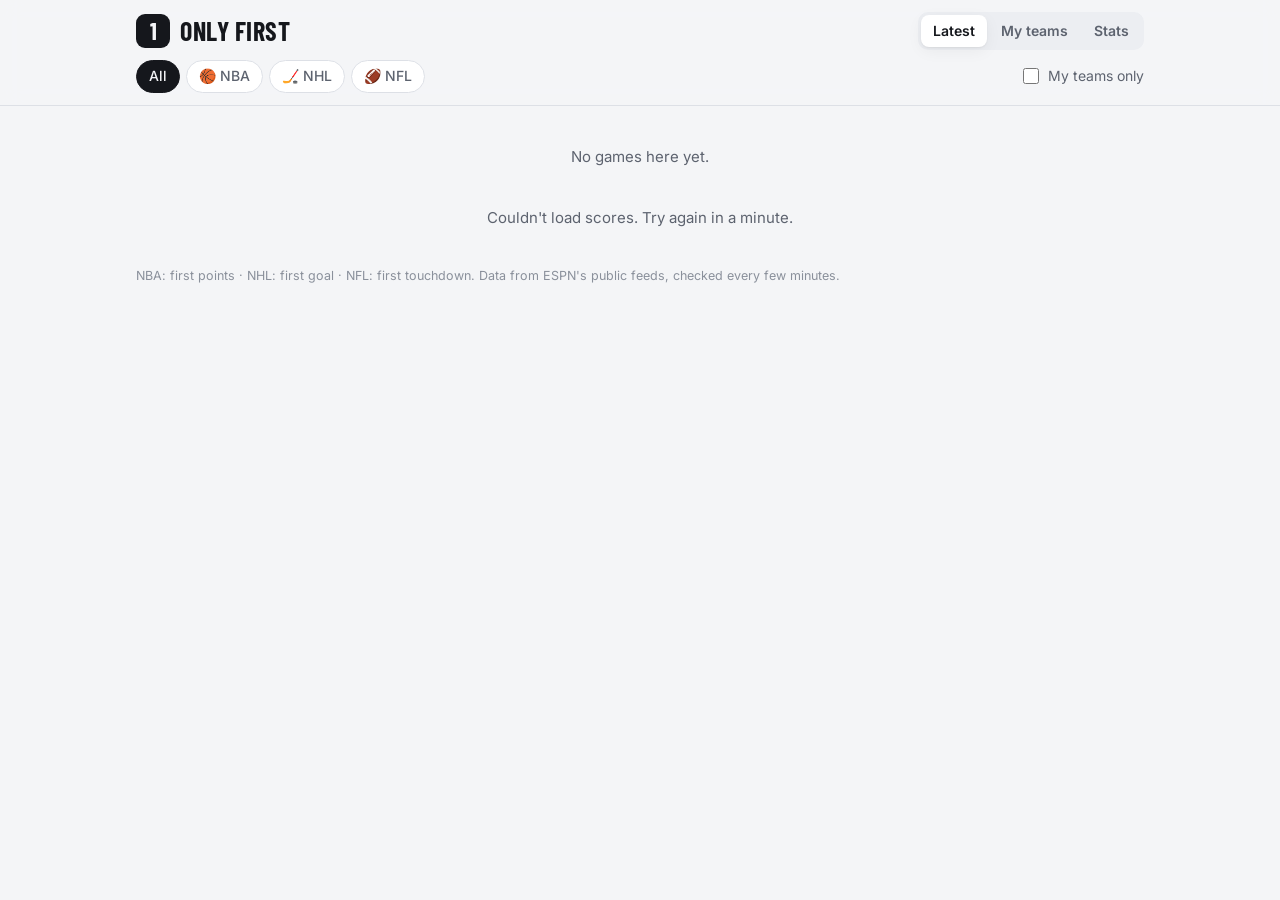
==== docs/index.html @ df37f747 "Add website, team alerts, and free GitHub Actions hosting - Static site (docs/): latest first scores" ====
<!doctype html>
<html lang="en">
<head>
<meta charset="utf-8">
<meta name="viewport" content="width=device-width, initial-scale=1">
<title>Only First</title>
<meta name="description" content="Who scored first in every NBA, NHL and NFL game, and how.">
<meta name="theme-color" content="#0f1115">
<link rel="icon" href="data:image/svg+xml,<svg xmlns='http://www.w3.org/2000/svg' viewBox='0 0 100 100'><text y='.9em' font-size='90'>1️⃣</text></svg>">
<link rel="preconnect" href="https://fonts.googleapis.com">
<link rel="preconnect" href="https://fonts.gstatic.com" crossorigin>
<link href="https://fonts.googleapis.com/css2?family=Barlow+Condensed:wght@600;700&family=Inter:wght@400;500;600&display=swap" rel="stylesheet">
<link rel="stylesheet" href="style.css">
</head>
<body>
<header class="top">
  <div class="wrap top-row">
    <a class="brand" href="#latest" aria-label="Only First home">
      <span class="brand-mark">1</span>
      <span class="brand-name">Only First</span>
    </a>
    <nav class="tabs" aria-label="Sections">
      <a href="#latest" data-view="latest">Latest</a>
      <a href="#teams" data-view="teams">My teams</a>
      <a href="#stats" data-view="stats">Stats</a>
    </nav>
  </div>
  <div class="wrap filter-row">
    <div class="chips" role="radiogroup" aria-label="League">
      <button data-league="all" role="radio">All</button>
      <button data-league="nba" role="radio">🏀 NBA</button>
      <button data-league="nhl" role="radio">🏒 NHL</button>
      <button data-league="nfl" role="radio">🏈 NFL</button>
    </div>
    <label class="toggle" id="mine-toggle">
      <input type="checkbox" id="mine-only"> <span>My teams only</span>
    </label>
  </div>
</header>

<main class="wrap">
  <section id="view-latest" class="view" hidden></section>
  <section id="view-teams" class="view" hidden></section>
  <section id="view-stats" class="view" hidden></section>
  <p id="status" class="status" role="status"></p>
</main>

<footer class="wrap foot">
  <p>NBA: first points · NHL: first goal · NFL: first touchdown. Data from ESPN's public feeds, checked every few minutes.
  <span id="updated"></span></p>
</footer>
<div id="tip" class="tip" role="tooltip" hidden></div>
<script src="app.js"></script>
</body>
</html>
---- docs/style.css ----
:root {
  color-scheme: light;
  --bg: #f4f5f7;
  --surface: #ffffff;
  --surface-2: #eceef2;
  --line: #dde0e6;
  --text: #15171c;
  --text-2: #5d636f;
  --text-3: #8a909b;
  --accent: #257de0;       /* series-1, single-series bars + focus */
  --accent-ink: #ffffff;
  --live: #d6331f;
  --good: #0f7a2a;
  --shadow: 0 1px 2px rgba(15, 17, 21, .06), 0 4px 16px rgba(15, 17, 21, .05);
  --display: "Barlow Condensed", "Arial Narrow", system-ui, sans-serif;
  --body: Inter, system-ui, -apple-system, "Segoe UI", sans-serif;
}
@media (prefers-color-scheme: dark) {
  :root:not([data-theme="light"]) {
    color-scheme: dark;
    --bg: #0f1115;
    --surface: #181b21;
    --surface-2: #22262e;
    --line: #2c313a;
    --text: #eef0f3;
    --text-2: #a3a9b4;
    --text-3: #757c88;
    --accent: #338ced;
    --live: #ff6a55;
    --good: #3ccf63;
    --shadow: none;
  }
}
:root[data-theme="dark"] {
  color-scheme: dark;
  --bg: #0f1115; --surface: #181b21; --surface-2: #22262e; --line: #2c313a;
  --text: #eef0f3; --text-2: #a3a9b4; --text-3: #757c88;
  --accent: #338ced; --live: #ff6a55; --good: #3ccf63; --shadow: none;
}

* { box-sizing: border-box; }
[hidden] { display: none !important; }
html { -webkit-text-size-adjust: 100%; }
body {
  margin: 0; background: var(--bg); color: var(--text);
  font: 15px/1.45 var(--body); overflow-x: hidden;
}
a { color: var(--accent); }
button { font: inherit; color: inherit; }
:focus-visible { outline: 2px solid var(--accent); outline-offset: 2px; }
.wrap { max-width: 1040px; margin: 0 auto; padding: 0 16px; }

/* ---------- header */
.top {
  position: sticky; top: 0; z-index: 10;
  background: color-mix(in srgb, var(--bg) 88%, transparent);
  backdrop-filter: blur(10px); -webkit-backdrop-filter: blur(10px);
  border-bottom: 1px solid var(--line);
}
.top-row { display: flex; align-items: center; justify-content: space-between; gap: 12px; padding-top: 12px; }
.brand { display: flex; align-items: center; gap: 10px; text-decoration: none; color: var(--text); }
.brand-mark {
  display: grid; place-items: center; width: 34px; height: 34px; border-radius: 9px;
  background: var(--text); color: var(--bg); font: 700 24px/1 var(--display);
}
.brand-name { font: 700 26px/1 var(--display); letter-spacing: .02em; text-transform: uppercase; }
.tabs { display: flex; gap: 2px; background: var(--surface-2); padding: 3px; border-radius: 10px; }
.tabs a {
  padding: 6px 12px; border-radius: 8px; text-decoration: none; color: var(--text-2);
  font-weight: 600; font-size: 14px; white-space: nowrap;
}
.tabs a[aria-current="page"] { background: var(--surface); color: var(--text); box-shadow: var(--shadow); }
.filter-row { display: flex; align-items: center; justify-content: space-between; gap: 12px; padding: 10px 16px 12px; flex-wrap: wrap; }
.chips { display: flex; gap: 6px; flex-wrap: wrap; }
.chips button {
  border: 1px solid var(--line); background: var(--surface); border-radius: 999px;
  padding: 5px 12px; font-size: 14px; font-weight: 500; cursor: pointer; color: var(--text-2);
}
.chips button[aria-checked="true"] { background: var(--text); color: var(--bg); border-color: var(--text); }
.toggle { display: flex; align-items: center; gap: 6px; font-size: 14px; color: var(--text-2); cursor: pointer; }
.toggle input { accent-color: var(--accent); width: 16px; height: 16px; }
.toggle.disabled { opacity: .45; }

/* ---------- days + cards */
.day { margin: 22px 0 8px; display: flex; align-items: baseline; gap: 10px; }
.day h2 { margin: 0; font: 700 22px/1 var(--display); text-transform: uppercase; letter-spacing: .03em; }
.day span { color: var(--text-3); font-size: 13px; }
.grid { display: grid; grid-template-columns: repeat(auto-fill, minmax(300px, 1fr)); gap: 10px; }
.card {
  position: relative; background: var(--surface); border: 1px solid var(--line); border-radius: 14px;
  padding: 12px 14px 12px 18px; box-shadow: var(--shadow); overflow: hidden; min-width: 0;
}
.card::before {
  content: ""; position: absolute; left: 0; top: 0; bottom: 0; width: 5px; background: var(--team, var(--line));
}
.card-top { display: flex; align-items: center; gap: 8px; font-size: 12.5px; color: var(--text-2); }
.lg { font-weight: 700; letter-spacing: .06em; color: var(--text-3); }
.matchup { font-weight: 600; color: var(--text-2); }
.when { margin-left: auto; font-variant-numeric: tabular-nums; white-space: nowrap; }
.badge { font-size: 11px; font-weight: 700; padding: 1px 6px; border-radius: 4px; background: var(--surface-2); color: var(--text-2); }
.scorer { display: flex; align-items: center; gap: 12px; margin: 10px 0 6px; }
.logo { width: 40px; height: 40px; object-fit: contain; flex: none; }
.logo.ph { border-radius: 50%; background: var(--surface-2); }
.scorer h3 { margin: 0; font: 700 25px/1.05 var(--display); letter-spacing: .01em; overflow-wrap: anywhere; }
.how { margin: 2px 0 0; color: var(--text-2); font-size: 14px; }
.card-foot { display: flex; align-items: center; gap: 6px; margin-top: 8px; padding-top: 8px; border-top: 1px dashed var(--line); font-size: 13px; color: var(--text-2); }
.card-foot .won { color: var(--good); font-weight: 600; }
.card-foot .lost { color: var(--text-3); font-weight: 600; }
.card.pending .scorer h3 { color: var(--text-3); font-size: 20px; }
.live-dot { width: 8px; height: 8px; border-radius: 50%; background: var(--live); display: inline-block; animation: pulse 1.4s infinite; }
.live { color: var(--live); font-weight: 700; }
@keyframes pulse { 50% { opacity: .25; } }
@media (prefers-reduced-motion: reduce) { .live-dot { animation: none; } }
.card.is-new { animation: flash 2.5s ease-out; }
@keyframes flash { from { box-shadow: 0 0 0 3px var(--accent); } to { box-shadow: var(--shadow); } }
.more { display: block; margin: 22px auto; padding: 9px 18px; border-radius: 10px; border: 1px solid var(--line); background: var(--surface); font-weight: 600; cursor: pointer; }
.empty { margin: 40px 0; text-align: center; color: var(--text-2); }

/* ---------- teams view */
.panel { background: var(--surface); border: 1px solid var(--line); border-radius: 14px; padding: 16px; margin: 16px 0; box-shadow: var(--shadow); }
.panel h2 { margin: 0 0 4px; font: 700 22px/1.1 var(--display); text-transform: uppercase; letter-spacing: .03em; }
.panel > p { margin: 0 0 12px; color: var(--text-2); }
.team-grid { display: grid; grid-template-columns: repeat(auto-fill, minmax(140px, 1fr)); gap: 6px; }
.team-btn {
  display: flex; align-items: center; gap: 8px; padding: 7px 9px; border-radius: 10px;
  border: 1px solid var(--line); background: var(--surface); cursor: pointer; text-align: left; font-size: 14px; min-width: 0;
}
.team-btn img { width: 24px; height: 24px; object-fit: contain; flex: none; }
.team-btn span { overflow: hidden; text-overflow: ellipsis; white-space: nowrap; }
.team-btn[aria-pressed="true"] { border-color: var(--accent); background: color-mix(in srgb, var(--accent) 12%, var(--surface)); font-weight: 600; }
.steps { margin: 0 0 14px; padding-left: 20px; color: var(--text-2); }
.steps li { margin: 3px 0; }
.topics { list-style: none; margin: 0; padding: 0; display: grid; gap: 6px; }
.topics li { display: flex; align-items: center; gap: 10px; padding: 8px 10px; border-radius: 10px; background: var(--surface-2); flex-wrap: wrap; }
.topics .t-name { font-weight: 600; flex: 1 1 150px; }
.topics code { font-size: 13px; color: var(--text-2); overflow-wrap: anywhere; }
.btn { border: 0; border-radius: 8px; padding: 6px 11px; font-size: 13px; font-weight: 600; cursor: pointer; background: var(--accent); color: var(--accent-ink); text-decoration: none; white-space: nowrap; }
.btn.ghost { background: transparent; color: var(--text); border: 1px solid var(--line); }

/* ---------- stats view */
.league-block { margin: 18px 0 30px; }
.league-block > h2 { font: 700 28px/1 var(--display); text-transform: uppercase; letter-spacing: .03em; margin: 0 0 12px; }
.tiles { display: grid; grid-template-columns: repeat(auto-fit, minmax(170px, 1fr)); gap: 10px; margin-bottom: 12px; }
.tile { background: var(--surface); border: 1px solid var(--line); border-radius: 14px; padding: 12px 14px; box-shadow: var(--shadow); }
.tile .k { font-size: 13px; color: var(--text-2); }
.tile .v { font: 700 36px/1.05 var(--display); margin-top: 2px; font-variant-numeric: tabular-nums; }
.tile .s { font-size: 12.5px; color: var(--text-3); }
.cols { display: grid; grid-template-columns: repeat(auto-fit, minmax(min(100%, 380px), 1fr)); gap: 10px; }
.cols .panel { margin: 0; }
.panel h3 { margin: 0 0 10px; font-size: 15px; }
table { width: 100%; border-collapse: collapse; font-size: 14px; font-variant-numeric: tabular-nums; }
th { text-align: left; font-weight: 600; color: var(--text-3); font-size: 12px; text-transform: uppercase; letter-spacing: .05em; padding: 0 6px 6px; border-bottom: 1px solid var(--line); }
td { padding: 6px; border-bottom: 1px solid var(--line); }
tr:last-child td { border-bottom: 0; }
td.n, th.n { text-align: right; }
td.rank { color: var(--text-3); width: 1.5em; }
tr.mine td { background: color-mix(in srgb, var(--accent) 9%, transparent); }
.tteam { display: flex; align-items: center; gap: 6px; white-space: nowrap; }
.tteam img { width: 18px; height: 18px; object-fit: contain; }
.bars { display: grid; gap: 7px; }
.bar-row { display: grid; grid-template-columns: minmax(90px, 34%) 1fr auto; align-items: center; gap: 8px; font-size: 13.5px; padding: 2px 0; }
.bar-row .lbl { color: var(--text); overflow: hidden; text-overflow: ellipsis; white-space: nowrap; }
.bar-track { height: 12px; position: relative; }
.bar { height: 12px; background: var(--accent); border-radius: 0 4px 4px 0; min-width: 3px; }
.bar-row .val { color: var(--text-2); font-variant-numeric: tabular-nums; min-width: 3.2em; text-align: right; }
.bar-row:hover .bar { filter: brightness(1.12); }
.scroll { max-height: 420px; overflow: auto; }
details.tbl { margin-top: 8px; font-size: 13px; color: var(--text-2); }

.tip {
  position: fixed; z-index: 50; pointer-events: none; background: var(--text); color: var(--bg);
  padding: 6px 9px; border-radius: 7px; font-size: 12.5px; max-width: 260px; box-shadow: 0 4px 14px rgba(0,0,0,.2);
}
.status { color: var(--text-2); text-align: center; }
.foot { color: var(--text-3); font-size: 12.5px; padding-top: 10px; padding-bottom: 30px; }

@media (max-width: 560px) {
  .brand-name { font-size: 22px; }
  .tabs a { padding: 6px 9px; font-size: 13px; }
  .grid { grid-template-columns: 1fr; }
  .scorer h3 { font-size: 23px; }
}
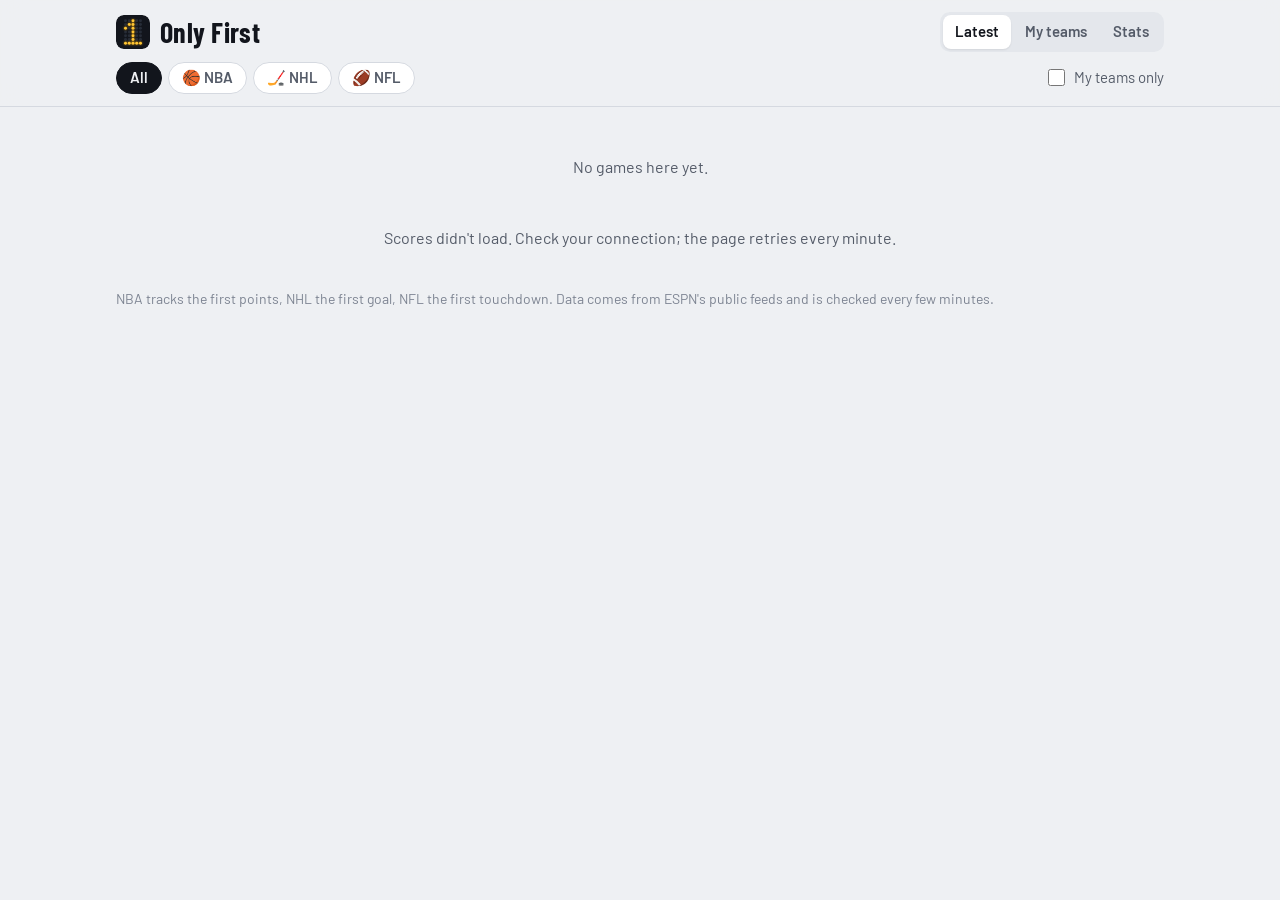
==== commit 770bb9d7: "Visual overhaul: player cards, shot maps, tip-off stats, installable app - Moment cards: player head" ====
--- a/docs/index.html
+++ b/docs/index.html
@@ -2,21 +2,30 @@
 <html lang="en">
 <head>
 <meta charset="utf-8">
-<meta name="viewport" content="width=device-width, initial-scale=1">
+<meta name="viewport" content="width=device-width, initial-scale=1, viewport-fit=cover">
 <title>Only First</title>
 <meta name="description" content="Who scored first in every NBA, NHL and NFL game, and how.">
-<meta name="theme-color" content="#0f1115">
-<link rel="icon" href="data:image/svg+xml,<svg xmlns='http://www.w3.org/2000/svg' viewBox='0 0 100 100'><text y='.9em' font-size='90'>1️⃣</text></svg>">
+<meta name="theme-color" content="#12151c">
+<link rel="manifest" href="manifest.webmanifest">
+<link rel="icon" href="icon.svg" type="image/svg+xml">
+<link rel="apple-touch-icon" href="icons/apple-touch-icon.png">
+<meta name="apple-mobile-web-app-capable" content="yes">
+<meta name="apple-mobile-web-app-status-bar-style" content="black-translucent">
+<meta name="apple-mobile-web-app-title" content="Only First">
+<meta property="og:title" content="Only First">
+<meta property="og:description" content="Who scored first in every NBA, NHL and NFL game, and how.">
+<meta property="og:image" content="https://codfather-debug.github.io/only-first/icons/og.png">
+<meta name="twitter:card" content="summary_large_image">
 <link rel="preconnect" href="https://fonts.googleapis.com">
 <link rel="preconnect" href="https://fonts.gstatic.com" crossorigin>
-<link href="https://fonts.googleapis.com/css2?family=Barlow+Condensed:wght@600;700&family=Inter:wght@400;500;600&display=swap" rel="stylesheet">
+<link href="https://fonts.googleapis.com/css2?family=Barlow+Condensed:wght@600;700&family=Barlow:wght@400;500;600;700&display=swap" rel="stylesheet">
 <link rel="stylesheet" href="style.css">
 </head>
 <body>
 <header class="top">
   <div class="wrap top-row">
     <a class="brand" href="#latest" aria-label="Only First home">
-      <span class="brand-mark">1</span>
+      <span id="brand-mark"></span>
       <span class="brand-name">Only First</span>
     </a>
     <nav class="tabs" aria-label="Sections">
@@ -35,6 +44,7 @@
     <label class="toggle" id="mine-toggle">
       <input type="checkbox" id="mine-only"> <span>My teams only</span>
     </label>
+    <button class="install" id="install">Install app</button>
   </div>
 </header>
 
@@ -46,10 +56,13 @@
 </main>
 
 <footer class="wrap foot">
-  <p>NBA: first points · NHL: first goal · NFL: first touchdown. Data from ESPN's public feeds, checked every few minutes.
+  <p>NBA tracks the first points, NHL the first goal, NFL the first touchdown. Data comes from ESPN's public feeds and is checked every few minutes.
   <span id="updated"></span></p>
 </footer>
-<div id="tip" class="tip" role="tooltip" hidden></div>
+<div id="tip" class="tip-box" role="tooltip" hidden></div>
+<script src="brand.js"></script>
+<script>document.getElementById("brand-mark").outerHTML = window.OFBrand.mark(34);</script>
+<script src="maps.js"></script>
 <script src="app.js"></script>
 </body>
 </html>
--- a/docs/style.css
+++ b/docs/style.css
@@ -1,182 +1,235 @@
+/* Only First
+   Chrome stays quiet; team colors carry the page. One brand signal: the amber
+   scoreboard-bulb "1". Data marks use --accent (single series). */
 :root {
   color-scheme: light;
-  --bg: #f4f5f7;
+  --bg: #eef0f3;
   --surface: #ffffff;
-  --surface-2: #eceef2;
-  --line: #dde0e6;
-  --text: #15171c;
-  --text-2: #5d636f;
-  --text-3: #8a909b;
-  --accent: #257de0;       /* series-1, single-series bars + focus */
-  --accent-ink: #ffffff;
+  --surface-2: #e4e7ec;
+  --line: #d5d9e0;
+  --text: #12151c;
+  --text-2: #545b68;
+  --text-3: #7d8492;
+  --accent: #257de0;
+  --amber: #ffb000;
+  --good: #0f7a2a;
   --live: #d6331f;
-  --good: #0f7a2a;
-  --shadow: 0 1px 2px rgba(15, 17, 21, .06), 0 4px 16px rgba(15, 17, 21, .05);
-  --display: "Barlow Condensed", "Arial Narrow", system-ui, sans-serif;
-  --body: Inter, system-ui, -apple-system, "Segoe UI", sans-serif;
+  --map-bg: #f6f3ec;          /* hardwood / ice / turf get their own tints below */
+  --rink-bg: #f4f8fb;
+  --turf: #2f7d46;
+  --card-shadow: 0 1px 0 rgba(18, 21, 28, .04), 0 10px 24px -14px rgba(18, 21, 28, .35);
+  --display: "Barlow Condensed", "Arial Narrow", sans-serif;
+  --body: Barlow, "Segoe UI", system-ui, sans-serif;
 }
 @media (prefers-color-scheme: dark) {
   :root:not([data-theme="light"]) {
     color-scheme: dark;
-    --bg: #0f1115;
-    --surface: #181b21;
-    --surface-2: #22262e;
-    --line: #2c313a;
-    --text: #eef0f3;
-    --text-2: #a3a9b4;
-    --text-3: #757c88;
-    --accent: #338ced;
-    --live: #ff6a55;
-    --good: #3ccf63;
-    --shadow: none;
+    --bg: #0e131b; --surface: #161c26; --surface-2: #1f2733; --line: #2a3341;
+    --text: #edf0f4; --text-2: #a2aab7; --text-3: #6f7886;
+    --accent: #338ced; --good: #3ccf63; --live: #ff6a55;
+    --map-bg: #1c222c; --rink-bg: #1a222d; --turf: #1f5a33;
+    --card-shadow: 0 10px 24px -16px rgba(0, 0, 0, .8);
   }
 }
 :root[data-theme="dark"] {
   color-scheme: dark;
-  --bg: #0f1115; --surface: #181b21; --surface-2: #22262e; --line: #2c313a;
-  --text: #eef0f3; --text-2: #a3a9b4; --text-3: #757c88;
-  --accent: #338ced; --live: #ff6a55; --good: #3ccf63; --shadow: none;
+  --bg: #0e131b; --surface: #161c26; --surface-2: #1f2733; --line: #2a3341;
+  --text: #edf0f4; --text-2: #a2aab7; --text-3: #6f7886;
+  --accent: #338ced; --good: #3ccf63; --live: #ff6a55;
+  --map-bg: #1c222c; --rink-bg: #1a222d; --turf: #1f5a33;
+  --card-shadow: 0 10px 24px -16px rgba(0, 0, 0, .8);
 }
 
 * { box-sizing: border-box; }
 [hidden] { display: none !important; }
 html { -webkit-text-size-adjust: 100%; }
-body {
-  margin: 0; background: var(--bg); color: var(--text);
-  font: 15px/1.45 var(--body); overflow-x: hidden;
-}
+body { margin: 0; background: var(--bg); color: var(--text); font: 16px/1.45 var(--body); overflow-x: hidden; }
 a { color: var(--accent); }
-button { font: inherit; color: inherit; }
+button, select { font: inherit; color: inherit; }
 :focus-visible { outline: 2px solid var(--accent); outline-offset: 2px; }
-.wrap { max-width: 1040px; margin: 0 auto; padding: 0 16px; }
-
-/* ---------- header */
+.wrap { max-width: 1080px; margin: 0 auto; padding: 0 16px; }
+
+/* ---------------------------------------------------------------- header */
 .top {
   position: sticky; top: 0; z-index: 10;
-  background: color-mix(in srgb, var(--bg) 88%, transparent);
-  backdrop-filter: blur(10px); -webkit-backdrop-filter: blur(10px);
+  background: color-mix(in srgb, var(--bg) 86%, transparent);
+  backdrop-filter: blur(12px); -webkit-backdrop-filter: blur(12px);
   border-bottom: 1px solid var(--line);
+  padding-top: env(safe-area-inset-top);
 }
 .top-row { display: flex; align-items: center; justify-content: space-between; gap: 12px; padding-top: 12px; }
 .brand { display: flex; align-items: center; gap: 10px; text-decoration: none; color: var(--text); }
-.brand-mark {
-  display: grid; place-items: center; width: 34px; height: 34px; border-radius: 9px;
-  background: var(--text); color: var(--bg); font: 700 24px/1 var(--display);
-}
-.brand-name { font: 700 26px/1 var(--display); letter-spacing: .02em; text-transform: uppercase; }
+.brand svg { width: 34px; height: 34px; flex: none; border-radius: 8px; }
+.brand-name { font: 700 28px/1 var(--display); letter-spacing: .01em; }
 .tabs { display: flex; gap: 2px; background: var(--surface-2); padding: 3px; border-radius: 10px; }
-.tabs a {
-  padding: 6px 12px; border-radius: 8px; text-decoration: none; color: var(--text-2);
-  font-weight: 600; font-size: 14px; white-space: nowrap;
-}
-.tabs a[aria-current="page"] { background: var(--surface); color: var(--text); box-shadow: var(--shadow); }
+.tabs a { padding: 6px 12px; border-radius: 8px; text-decoration: none; color: var(--text-2); font-weight: 600; font-size: 15px; white-space: nowrap; }
+.tabs a[aria-current="page"] { background: var(--surface); color: var(--text); box-shadow: 0 1px 2px rgba(0,0,0,.08); }
 .filter-row { display: flex; align-items: center; justify-content: space-between; gap: 12px; padding: 10px 16px 12px; flex-wrap: wrap; }
 .chips { display: flex; gap: 6px; flex-wrap: wrap; }
-.chips button {
-  border: 1px solid var(--line); background: var(--surface); border-radius: 999px;
-  padding: 5px 12px; font-size: 14px; font-weight: 500; cursor: pointer; color: var(--text-2);
-}
+.chips button { border: 1px solid var(--line); background: var(--surface); border-radius: 999px; padding: 4px 13px; font-size: 15px; font-weight: 600; cursor: pointer; color: var(--text-2); }
 .chips button[aria-checked="true"] { background: var(--text); color: var(--bg); border-color: var(--text); }
-.toggle { display: flex; align-items: center; gap: 6px; font-size: 14px; color: var(--text-2); cursor: pointer; }
-.toggle input { accent-color: var(--accent); width: 16px; height: 16px; }
-.toggle.disabled { opacity: .45; }
-
-/* ---------- days + cards */
-.day { margin: 22px 0 8px; display: flex; align-items: baseline; gap: 10px; }
-.day h2 { margin: 0; font: 700 22px/1 var(--display); text-transform: uppercase; letter-spacing: .03em; }
-.day span { color: var(--text-3); font-size: 13px; }
-.grid { display: grid; grid-template-columns: repeat(auto-fill, minmax(300px, 1fr)); gap: 10px; }
+.toggle { display: flex; align-items: center; gap: 6px; font-size: 15px; color: var(--text-2); cursor: pointer; }
+.toggle input { accent-color: var(--accent); width: 17px; height: 17px; }
+.install { display: none; border: 0; border-radius: 8px; padding: 6px 11px; background: var(--amber); color: #12151c; font-weight: 700; cursor: pointer; }
+.install.show { display: inline-block; }
+
+/* ---------------------------------------------------------------- day headings */
+.day { margin: 26px 0 10px; display: flex; align-items: baseline; gap: 12px; flex-wrap: wrap; }
+.day h2 { margin: 0; font: 700 30px/1 var(--display); }
+.day .date { color: var(--text-2); font-size: 15px; }
+.day .tally { color: var(--text-3); font-size: 15px; margin-left: auto; font-variant-numeric: tabular-nums; }
+.grid { display: grid; grid-template-columns: repeat(auto-fill, minmax(320px, 1fr)); gap: 14px; }
+
+/* ---------------------------------------------------------------- moment card */
 .card {
-  position: relative; background: var(--surface); border: 1px solid var(--line); border-radius: 14px;
-  padding: 12px 14px 12px 18px; box-shadow: var(--shadow); overflow: hidden; min-width: 0;
-}
-.card::before {
-  content: ""; position: absolute; left: 0; top: 0; bottom: 0; width: 5px; background: var(--team, var(--line));
-}
-.card-top { display: flex; align-items: center; gap: 8px; font-size: 12.5px; color: var(--text-2); }
-.lg { font-weight: 700; letter-spacing: .06em; color: var(--text-3); }
-.matchup { font-weight: 600; color: var(--text-2); }
-.when { margin-left: auto; font-variant-numeric: tabular-nums; white-space: nowrap; }
-.badge { font-size: 11px; font-weight: 700; padding: 1px 6px; border-radius: 4px; background: var(--surface-2); color: var(--text-2); }
-.scorer { display: flex; align-items: center; gap: 12px; margin: 10px 0 6px; }
-.logo { width: 40px; height: 40px; object-fit: contain; flex: none; }
-.logo.ph { border-radius: 50%; background: var(--surface-2); }
-.scorer h3 { margin: 0; font: 700 25px/1.05 var(--display); letter-spacing: .01em; overflow-wrap: anywhere; }
-.how { margin: 2px 0 0; color: var(--text-2); font-size: 14px; }
-.card-foot { display: flex; align-items: center; gap: 6px; margin-top: 8px; padding-top: 8px; border-top: 1px dashed var(--line); font-size: 13px; color: var(--text-2); }
-.card-foot .won { color: var(--good); font-weight: 600; }
-.card-foot .lost { color: var(--text-3); font-weight: 600; }
-.card.pending .scorer h3 { color: var(--text-3); font-size: 20px; }
-.live-dot { width: 8px; height: 8px; border-radius: 50%; background: var(--live); display: inline-block; animation: pulse 1.4s infinite; }
-.live { color: var(--live); font-weight: 700; }
+  --c1: #555; --c2: #999; --on: #fff;
+  background: var(--surface); border-radius: 16px; overflow: hidden; min-width: 0;
+  box-shadow: var(--card-shadow); border: 1px solid var(--line);
+  display: flex; flex-direction: column;
+}
+.hero {
+  position: relative; color: var(--on); padding: 12px 14px 0; min-height: 118px; overflow: hidden;
+  background:
+    radial-gradient(120% 90% at 100% 0%, color-mix(in srgb, var(--c1) 70%, white) 0%, transparent 55%),
+    linear-gradient(150deg, var(--c1) 30%, color-mix(in srgb, var(--c1) 62%, black) 100%);
+  display: flex; flex-direction: column;
+}
+.hero::after { /* second team color as a stripe, like a jersey trim */
+  content: ""; position: absolute; left: 0; right: 0; bottom: 0; height: 5px; background: var(--c2);
+}
+.hero .wm { position: absolute; right: -18px; top: -6px; width: 132px; height: 132px; object-fit: contain; opacity: .2; filter: saturate(.6); pointer-events: none; }
+.hero-top { position: relative; display: flex; align-items: center; gap: 8px; font-size: 14px; font-weight: 600; }
+.hero-top .lg { opacity: .75; font-weight: 700; }
+.hero-top .when { margin-left: auto; font-variant-numeric: tabular-nums; opacity: .92; white-space: nowrap; }
+.badge { font-size: 12px; font-weight: 700; padding: 1px 7px; border-radius: 99px; background: rgba(0,0,0,.22); }
+.who { position: relative; display: flex; align-items: flex-end; gap: 10px; margin-top: auto; }
+.who .shot { width: 112px; height: 82px; object-fit: cover; object-position: top center; flex: none; margin-bottom: 5px; filter: drop-shadow(0 4px 6px rgba(0,0,0,.25)); }
+.who .shot.logo-fallback { width: 64px; height: 64px; object-fit: contain; margin: 0 8px 14px 6px; }
+.who h3 {
+  margin: 0 0 13px; font: 700 31px/.92 var(--display); text-transform: uppercase; letter-spacing: .005em;
+  overflow-wrap: anywhere; text-wrap: balance;
+}
+.who h3 small { display: block; font-size: 15px; font-weight: 600; letter-spacing: .02em; opacity: .8; margin-bottom: 3px; text-transform: none; font-family: var(--body); }
+.body { display: grid; grid-template-columns: 1fr auto; gap: 12px; padding: 12px 14px 12px; align-items: start; flex: 1; }
+.how { margin: 0; font-size: 16px; font-weight: 600; line-height: 1.3; }
+.assist { margin: 3px 0 0; font-size: 14px; color: var(--text-2); }
+.facts { display: flex; flex-wrap: wrap; gap: 4px 12px; margin-top: 10px; font-size: 14px; color: var(--text-2); }
+.facts .won { color: var(--good); font-weight: 700; }
+.facts .lost { color: var(--text-3); font-weight: 700; }
+.facts .tip { display: inline-flex; align-items: center; gap: 4px; }
+.facts .tip img { width: 16px; height: 16px; object-fit: contain; }
+
+/* pending (no first score yet) */
+.card.pending .hero {
+  background: linear-gradient(110deg, var(--c1) 0 50%, var(--c2) 50% 100%);
+  min-height: 98px; justify-content: center;
+}
+.card.pending .hero::after { display: none; }
+.vs { position: relative; display: flex; align-items: center; justify-content: space-around; margin-top: 8px; }
+.vs img { width: 56px; height: 56px; object-fit: contain; filter: drop-shadow(0 3px 6px rgba(0,0,0,.3)); }
+.vs span { font: 700 22px/1 var(--display); background: rgba(0,0,0,.35); color: #fff; padding: 4px 8px; border-radius: 6px; }
+.card.pending .body { grid-template-columns: 1fr; }
+.waiting { margin: 0; font-weight: 600; color: var(--text-2); }
+.live { color: var(--live); font-weight: 700; display: inline-flex; align-items: center; gap: 5px; }
+.live-dot { width: 8px; height: 8px; border-radius: 50%; background: currentColor; animation: pulse 1.4s infinite; }
 @keyframes pulse { 50% { opacity: .25; } }
-@media (prefers-reduced-motion: reduce) { .live-dot { animation: none; } }
-.card.is-new { animation: flash 2.5s ease-out; }
-@keyframes flash { from { box-shadow: 0 0 0 3px var(--accent); } to { box-shadow: var(--shadow); } }
-.more { display: block; margin: 22px auto; padding: 9px 18px; border-radius: 10px; border: 1px solid var(--line); background: var(--surface); font-weight: 600; cursor: pointer; }
-.empty { margin: 40px 0; text-align: center; color: var(--text-2); }
-
-/* ---------- teams view */
-.panel { background: var(--surface); border: 1px solid var(--line); border-radius: 14px; padding: 16px; margin: 16px 0; box-shadow: var(--shadow); }
-.panel h2 { margin: 0 0 4px; font: 700 22px/1.1 var(--display); text-transform: uppercase; letter-spacing: .03em; }
+.card.is-new { animation: arrive 1.6s cubic-bezier(.2, .8, .2, 1); }
+@keyframes arrive { 0% { transform: scale(.96); box-shadow: 0 0 0 4px var(--amber); } 60% { box-shadow: 0 0 0 4px var(--amber); } 100% { transform: none; } }
+@media (prefers-reduced-motion: reduce) { .live-dot, .card.is-new { animation: none; } }
+
+/* ---------------------------------------------------------------- maps */
+.map { display: block; width: 104px; height: auto; border-radius: 8px; color: color-mix(in srgb, var(--text) 38%, transparent); }
+.map.court, .bigmap.court { background: var(--map-bg); }
+.map.rink, .bigmap.rink { background: var(--rink-bg); }
+.map.field { width: 138px; background: var(--turf); color: rgba(255,255,255,.55); }
+.bigmap.field { background: var(--turf); color: rgba(255,255,255,.5); }
+.map .lines .red, .bigmap .lines .red { stroke: #d23a3a; }
+.map .lines .blue, .bigmap .lines .blue { stroke: #2f6bd6; stroke-width: 1.4; }
+.map .lines .dot, .bigmap .lines .dot { fill: #d23a3a; }
+.lines .crease { fill: rgba(80, 150, 230, .25); }
+.lines .mid { stroke-width: .9; }
+.mark { stroke: var(--surface); stroke-width: .9; }
+.map.field .ball, .bigmap .ball { fill: #fff; stroke: rgba(0,0,0,.4); stroke-width: .5; }
+.shotline { stroke-width: 1; stroke-dasharray: 2 2; opacity: .7; }
+.play { fill: none; stroke-width: 2.2; stroke-linecap: round; }
+.play.pass { stroke-dasharray: 3 2.5; }
+.map.field .play { stroke: #fff !important; }
+.ft { font: 700 4.4px var(--body); fill: var(--text-2); text-anchor: middle; }
+.bigmap { display: block; width: 100%; height: auto; border-radius: 12px; color: color-mix(in srgb, var(--text) 35%, transparent); }
+.bigmap .dotm { opacity: .7; stroke: var(--surface); stroke-width: .18; }
+.bigmap.field .play.faint { opacity: .32; stroke-width: .5; }
+.bigmap.field .play.faint.pass { stroke-dasharray: 1.6 1.4; }
+.bigmap.field .dotm { stroke: none; opacity: .95; fill: #fff; }
+.bigmap.field .play { stroke: #fff; }
+.stack { display: grid; gap: 10px; align-content: start; }
+.bigmap .dotm:hover, .bigmap .tdg:hover .play { opacity: 1; }
+.bigmap .tdg:hover .play { stroke-width: 2; }
+.mapwrap { max-width: 520px; margin: 0 auto; }
+.map-tools { display: flex; align-items: center; justify-content: space-between; gap: 10px; margin-bottom: 10px; flex-wrap: wrap; }
+.map-tools select { border: 1px solid var(--line); background: var(--surface); border-radius: 8px; padding: 5px 8px; font-size: 15px; max-width: 100%; }
+.map-note { color: var(--text-3); font-size: 14px; margin: 8px 0 0; }
+
+/* ---------------------------------------------------------------- empty / more / status */
+.more { display: block; margin: 26px auto; padding: 9px 18px; border-radius: 10px; border: 1px solid var(--line); background: var(--surface); font-weight: 600; cursor: pointer; }
+.empty { margin: 48px 0; text-align: center; color: var(--text-2); }
+.status { color: var(--text-2); text-align: center; }
+
+/* ---------------------------------------------------------------- panels (teams + stats) */
+.panel { background: var(--surface); border: 1px solid var(--line); border-radius: 16px; padding: 16px; margin: 16px 0; }
+.panel h2 { margin: 0 0 4px; font: 700 26px/1.1 var(--display); }
 .panel > p { margin: 0 0 12px; color: var(--text-2); }
-.team-grid { display: grid; grid-template-columns: repeat(auto-fill, minmax(140px, 1fr)); gap: 6px; }
-.team-btn {
-  display: flex; align-items: center; gap: 8px; padding: 7px 9px; border-radius: 10px;
-  border: 1px solid var(--line); background: var(--surface); cursor: pointer; text-align: left; font-size: 14px; min-width: 0;
-}
-.team-btn img { width: 24px; height: 24px; object-fit: contain; flex: none; }
+.panel h3 { margin: 0 0 10px; font-size: 16px; }
+.team-grid { display: grid; grid-template-columns: repeat(auto-fill, minmax(146px, 1fr)); gap: 6px; }
+.team-btn { display: flex; align-items: center; gap: 8px; padding: 7px 9px; border-radius: 10px; border: 1px solid var(--line); background: var(--surface); cursor: pointer; text-align: left; font-size: 15px; min-width: 0; }
+.team-btn img { width: 26px; height: 26px; object-fit: contain; flex: none; }
 .team-btn span { overflow: hidden; text-overflow: ellipsis; white-space: nowrap; }
-.team-btn[aria-pressed="true"] { border-color: var(--accent); background: color-mix(in srgb, var(--accent) 12%, var(--surface)); font-weight: 600; }
+.team-btn[aria-pressed="true"] { border-color: var(--tc, var(--accent)); box-shadow: inset 0 0 0 1px var(--tc, var(--accent)); background: color-mix(in srgb, var(--tc, var(--accent)) 12%, var(--surface)); font-weight: 700; }
 .steps { margin: 0 0 14px; padding-left: 20px; color: var(--text-2); }
-.steps li { margin: 3px 0; }
+.steps li { margin: 4px 0; }
 .topics { list-style: none; margin: 0; padding: 0; display: grid; gap: 6px; }
 .topics li { display: flex; align-items: center; gap: 10px; padding: 8px 10px; border-radius: 10px; background: var(--surface-2); flex-wrap: wrap; }
+.topics img { width: 22px; height: 22px; object-fit: contain; }
 .topics .t-name { font-weight: 600; flex: 1 1 150px; }
-.topics code { font-size: 13px; color: var(--text-2); overflow-wrap: anywhere; }
-.btn { border: 0; border-radius: 8px; padding: 6px 11px; font-size: 13px; font-weight: 600; cursor: pointer; background: var(--accent); color: var(--accent-ink); text-decoration: none; white-space: nowrap; }
+.topics code { font-size: 14px; color: var(--text-2); overflow-wrap: anywhere; }
+.btn { border: 0; border-radius: 8px; padding: 6px 11px; font-size: 14px; font-weight: 700; cursor: pointer; background: var(--accent); color: #fff; text-decoration: none; white-space: nowrap; }
 .btn.ghost { background: transparent; color: var(--text); border: 1px solid var(--line); }
-
-/* ---------- stats view */
-.league-block { margin: 18px 0 30px; }
-.league-block > h2 { font: 700 28px/1 var(--display); text-transform: uppercase; letter-spacing: .03em; margin: 0 0 12px; }
-.tiles { display: grid; grid-template-columns: repeat(auto-fit, minmax(170px, 1fr)); gap: 10px; margin-bottom: 12px; }
-.tile { background: var(--surface); border: 1px solid var(--line); border-radius: 14px; padding: 12px 14px; box-shadow: var(--shadow); }
-.tile .k { font-size: 13px; color: var(--text-2); }
-.tile .v { font: 700 36px/1.05 var(--display); margin-top: 2px; font-variant-numeric: tabular-nums; }
-.tile .s { font-size: 12.5px; color: var(--text-3); }
-.cols { display: grid; grid-template-columns: repeat(auto-fit, minmax(min(100%, 380px), 1fr)); gap: 10px; }
+.home-tip { display: flex; gap: 14px; align-items: center; }
+.home-tip svg { width: 56px; height: 56px; flex: none; border-radius: 13px; }
+
+/* stats */
+.league-block { margin: 22px 0 34px; }
+.league-block > h2 { font: 700 36px/1 var(--display); margin: 0 0 14px; }
+.tiles { display: grid; grid-template-columns: repeat(auto-fit, minmax(190px, 1fr)); gap: 10px; margin-bottom: 10px; }
+.tile { background: var(--surface); border: 1px solid var(--line); border-radius: 16px; padding: 12px 14px; }
+.tile .k { font-size: 15px; color: var(--text-2); }
+.tile .v { font: 700 40px/1.05 var(--display); margin-top: 2px; font-variant-numeric: tabular-nums; }
+.tile .s { font-size: 14px; color: var(--text-3); }
+.cols { display: grid; grid-template-columns: repeat(auto-fit, minmax(min(100%, 390px), 1fr)); gap: 10px; }
 .cols .panel { margin: 0; }
-.panel h3 { margin: 0 0 10px; font-size: 15px; }
-table { width: 100%; border-collapse: collapse; font-size: 14px; font-variant-numeric: tabular-nums; }
-th { text-align: left; font-weight: 600; color: var(--text-3); font-size: 12px; text-transform: uppercase; letter-spacing: .05em; padding: 0 6px 6px; border-bottom: 1px solid var(--line); }
+table { width: 100%; border-collapse: collapse; font-size: 15px; font-variant-numeric: tabular-nums; }
+th { text-align: left; font-weight: 600; color: var(--text-3); font-size: 14px; padding: 0 6px 6px; border-bottom: 1px solid var(--line); }
 td { padding: 6px; border-bottom: 1px solid var(--line); }
 tr:last-child td { border-bottom: 0; }
 td.n, th.n { text-align: right; }
-td.rank { color: var(--text-3); width: 1.5em; }
-tr.mine td { background: color-mix(in srgb, var(--accent) 9%, transparent); }
-.tteam { display: flex; align-items: center; gap: 6px; white-space: nowrap; }
-.tteam img { width: 18px; height: 18px; object-fit: contain; }
+td.rank { color: var(--text-3); width: 1.6em; }
+tr.mine td { background: color-mix(in srgb, var(--accent) 10%, transparent); }
+.tteam { display: flex; align-items: center; gap: 7px; white-space: nowrap; }
+.tteam img { width: 20px; height: 20px; object-fit: contain; }
+.pface { width: 30px; height: 22px; object-fit: cover; object-position: top; vertical-align: middle; margin-right: 6px; border-radius: 4px; background: var(--surface-2); }
 .bars { display: grid; gap: 7px; }
-.bar-row { display: grid; grid-template-columns: minmax(90px, 34%) 1fr auto; align-items: center; gap: 8px; font-size: 13.5px; padding: 2px 0; }
-.bar-row .lbl { color: var(--text); overflow: hidden; text-overflow: ellipsis; white-space: nowrap; }
-.bar-track { height: 12px; position: relative; }
-.bar { height: 12px; background: var(--accent); border-radius: 0 4px 4px 0; min-width: 3px; }
+.bar-row { display: grid; grid-template-columns: minmax(96px, 34%) 1fr auto; align-items: center; gap: 8px; font-size: 15px; padding: 2px 0; }
+.bar-row .lbl { overflow: hidden; text-overflow: ellipsis; white-space: nowrap; }
+.bar { display: block; height: 12px; background: var(--accent); border-radius: 0 4px 4px 0; min-width: 3px; }
 .bar-row .val { color: var(--text-2); font-variant-numeric: tabular-nums; min-width: 3.2em; text-align: right; }
 .bar-row:hover .bar { filter: brightness(1.12); }
-.scroll { max-height: 420px; overflow: auto; }
-details.tbl { margin-top: 8px; font-size: 13px; color: var(--text-2); }
-
-.tip {
-  position: fixed; z-index: 50; pointer-events: none; background: var(--text); color: var(--bg);
-  padding: 6px 9px; border-radius: 7px; font-size: 12.5px; max-width: 260px; box-shadow: 0 4px 14px rgba(0,0,0,.2);
-}
-.status { color: var(--text-2); text-align: center; }
-.foot { color: var(--text-3); font-size: 12.5px; padding-top: 10px; padding-bottom: 30px; }
+.scroll { max-height: 440px; overflow: auto; }
+
+.tip-box { position: fixed; z-index: 50; pointer-events: none; background: var(--text); color: var(--bg); padding: 6px 9px; border-radius: 7px; font-size: 14px; max-width: 270px; box-shadow: 0 4px 14px rgba(0,0,0,.25); }
+.foot { color: var(--text-3); font-size: 14px; padding-top: 10px; padding-bottom: calc(30px + env(safe-area-inset-bottom)); }
 
 @media (max-width: 560px) {
-  .brand-name { font-size: 22px; }
-  .tabs a { padding: 6px 9px; font-size: 13px; }
+  .brand-name { font-size: 24px; }
+  .tabs a { padding: 6px 9px; font-size: 14px; }
   .grid { grid-template-columns: 1fr; }
-  .scorer h3 { font-size: 23px; }
-}
+  .day .tally { margin-left: 0; }
+}
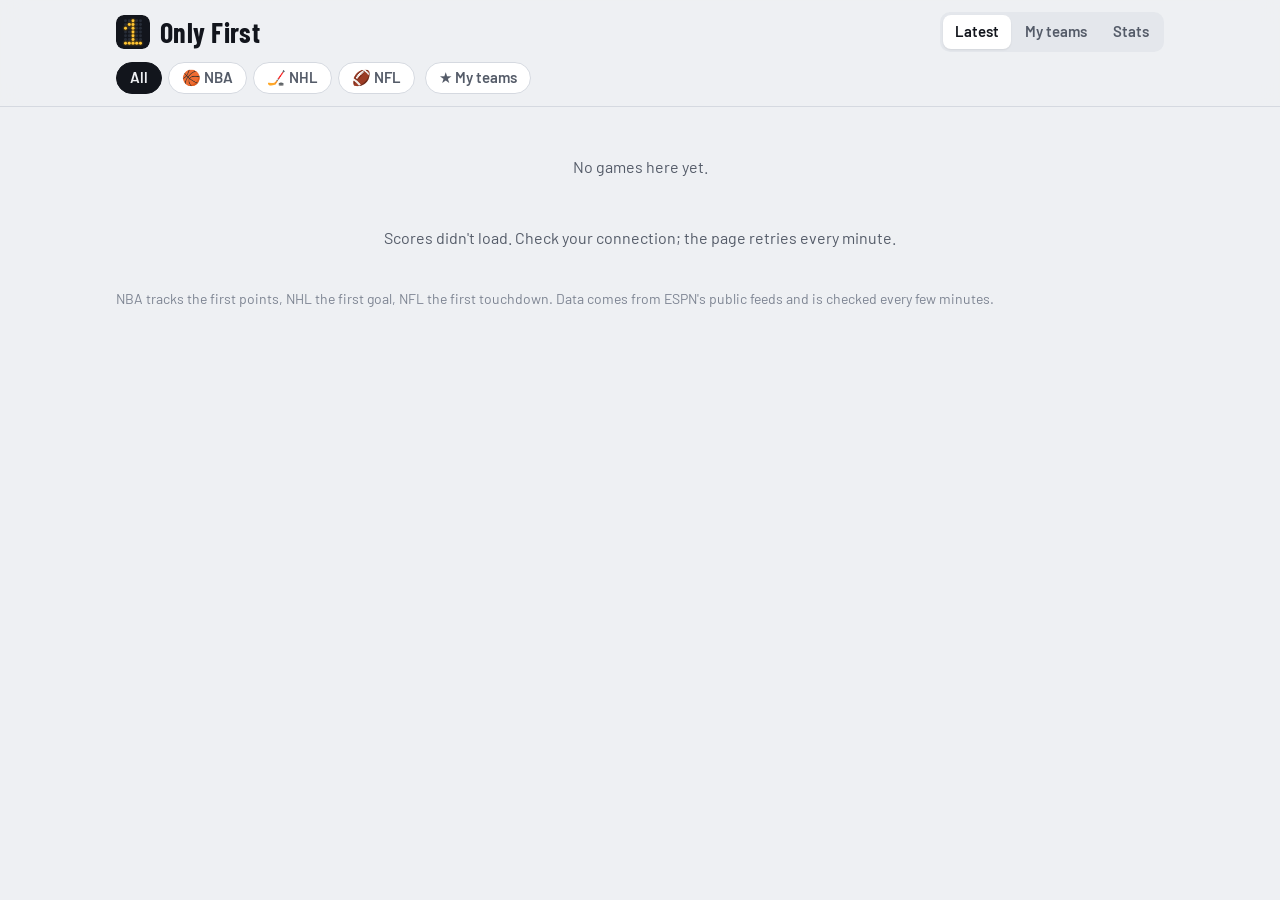
==== commit 9bb11f70: "Share images, and fixes from a UX/UI audit - Share button on every card: makes a 1080x1350 branded i" ====
--- a/docs/index.html
+++ b/docs/index.html
@@ -35,15 +35,13 @@
     </nav>
   </div>
   <div class="wrap filter-row">
-    <div class="chips" role="radiogroup" aria-label="League">
-      <button data-league="all" role="radio">All</button>
-      <button data-league="nba" role="radio">🏀 NBA</button>
-      <button data-league="nhl" role="radio">🏒 NHL</button>
-      <button data-league="nfl" role="radio">🏈 NFL</button>
+    <div class="chips" role="group" aria-label="Filter games">
+      <button data-league="all" aria-pressed="true">All</button>
+      <button data-league="nba" aria-pressed="false"><span class="emo" aria-hidden="true">🏀 </span>NBA</button>
+      <button data-league="nhl" aria-pressed="false"><span class="emo" aria-hidden="true">🏒 </span>NHL</button>
+      <button data-league="nfl" aria-pressed="false"><span class="emo" aria-hidden="true">🏈 </span>NFL</button>
+      <button id="mine-only" class="mine-chip" aria-pressed="false" title="Show only the teams you follow">★ My teams</button>
     </div>
-    <label class="toggle" id="mine-toggle">
-      <input type="checkbox" id="mine-only"> <span>My teams only</span>
-    </label>
     <button class="install" id="install">Install app</button>
   </div>
 </header>
@@ -60,9 +58,11 @@
   <span id="updated"></span></p>
 </footer>
 <div id="tip" class="tip-box" role="tooltip" hidden></div>
+<div id="toast" class="toast" role="status" hidden></div>
 <script src="brand.js"></script>
 <script>document.getElementById("brand-mark").outerHTML = window.OFBrand.mark(34);</script>
 <script src="maps.js"></script>
+<script src="share.js"></script>
 <script src="app.js"></script>
 </body>
 </html>
--- a/docs/style.css
+++ b/docs/style.css
@@ -67,7 +67,9 @@
 .filter-row { display: flex; align-items: center; justify-content: space-between; gap: 12px; padding: 10px 16px 12px; flex-wrap: wrap; }
 .chips { display: flex; gap: 6px; flex-wrap: wrap; }
 .chips button { border: 1px solid var(--line); background: var(--surface); border-radius: 999px; padding: 4px 13px; font-size: 15px; font-weight: 600; cursor: pointer; color: var(--text-2); }
-.chips button[aria-checked="true"] { background: var(--text); color: var(--bg); border-color: var(--text); }
+.chips button[aria-pressed="true"] { background: var(--text); color: var(--bg); border-color: var(--text); }
+.chips .mine-chip { margin-left: 4px; }
+.chips .mine-chip[aria-pressed="true"] { background: var(--amber); color: #12151c; border-color: var(--amber); }
 .toggle { display: flex; align-items: center; gap: 6px; font-size: 15px; color: var(--text-2); cursor: pointer; }
 .toggle input { accent-color: var(--accent); width: 17px; height: 17px; }
 .install { display: none; border: 0; border-radius: 8px; padding: 6px 11px; background: var(--amber); color: #12151c; font-weight: 700; cursor: pointer; }
@@ -233,3 +235,76 @@
   .grid { grid-template-columns: 1fr; }
   .day .tally { margin-left: 0; }
 }
+
+/* ---------------------------------------------------------------- card actions, share, toast */
+.card-actions { display: flex; align-items: flex-start; justify-content: space-between; gap: 10px; padding: 0 14px 12px; }
+.play-text { font-size: 14px; color: var(--text-2); min-width: 0; }
+.play-text summary { cursor: pointer; font-weight: 600; color: var(--text-3); list-style-position: inside; }
+.play-text p { margin: 6px 0 0; }
+.share { display: inline-flex; align-items: center; gap: 6px; flex: none; border: 1px solid var(--line); background: var(--surface); color: var(--text); border-radius: 999px; padding: 5px 12px; font-size: 14px; font-weight: 700; cursor: pointer; }
+.share:hover { border-color: var(--tc, var(--accent)); }
+.share:disabled { opacity: .6; cursor: progress; }
+.toast { position: fixed; left: 50%; bottom: calc(24px + env(safe-area-inset-bottom)); transform: translateX(-50%); z-index: 60; background: var(--text); color: var(--bg); padding: 10px 16px; border-radius: 10px; font-weight: 600; box-shadow: 0 8px 24px rgba(0,0,0,.25); }
+
+/* ---------------------------------------------------------------- audit fixes */
+/* live games */
+.live-pill { display: inline-flex; align-items: center; gap: 6px; background: #d6331f; color: #fff; padding: 2px 9px 2px 7px; border-radius: 99px; font-weight: 700; }
+.live-pill .live-dot { background: #fff; }
+.card.is-live { box-shadow: 0 0 0 2px var(--live), var(--card-shadow); border-color: transparent; }
+.card.is-live .waiting { color: var(--live); }
+
+/* compact upcoming / no-score cards */
+.card.pending .hero { min-height: 0; padding: 10px 14px 12px; }
+.card.pending .vs { margin-top: 6px; }
+.card.pending .vs img { width: 42px; height: 42px; }
+.card.pending .vs span { font-size: 18px; padding: 3px 7px; }
+.card.pending .body { padding: 10px 14px; }
+
+/* map captions */
+.mapfig { margin: 0; display: grid; gap: 4px; justify-items: center; }
+.mapfig figcaption { font-size: 13px; color: var(--text-3); text-align: center; max-width: 140px; line-height: 1.25; }
+
+/* first-visit intro */
+.intro { margin: 20px 0 4px; padding: 14px 16px; border-radius: 16px; background: var(--surface); border: 1px solid var(--line); border-left: 6px solid var(--amber); display: flex; gap: 14px; align-items: center; justify-content: space-between; flex-wrap: wrap; }
+.intro p { margin: 0; max-width: 62ch; color: var(--text-2); }
+.intro p b { color: var(--text); }
+.intro-actions { display: flex; gap: 8px; }
+.fresh { color: var(--text-3); font-size: 14px; }
+
+/* loading skeleton */
+.skeleton .hero { background: var(--surface-2); min-height: 118px; }
+.skeleton .hero::after { display: none; }
+.sk { height: 14px; border-radius: 6px; background: var(--surface-2); margin: 4px 0 10px; }
+.sk.w70 { width: 70%; } .sk.w40 { width: 40%; }
+.sk-h { width: 140px; height: 28px; border-radius: 8px; background: var(--surface-2); }
+@media (prefers-reduced-motion: no-preference) {
+  .skeleton .hero, .sk, .sk-h { animation: shimmer 1.3s ease-in-out infinite; }
+  @keyframes shimmer { 50% { opacity: .55; } }
+}
+
+/* comfortable touch targets */
+@media (pointer: coarse) {
+  .chips button, .tabs a, .share, .btn, .more, .team-btn, .map-tools select { min-height: 40px; }
+  .chips button { padding: 6px 14px; }
+  .tabs a { display: inline-flex; align-items: center; }
+  .play-text summary { padding: 10px 0; }
+}
+
+@media (max-width: 560px) {
+  .tiles { grid-template-columns: repeat(2, minmax(0, 1fr)); }
+  .tile { padding: 10px 12px; }
+  .tile .v { font-size: 30px; }
+  .tile .k { font-size: 14px; line-height: 1.25; }
+  .league-block > h2 { font-size: 30px; }
+  .intro-actions { width: 100%; }
+}
+
+@media (max-width: 560px) {
+  .filter-row { padding-top: 8px; padding-bottom: 10px; }
+  .chips { flex-wrap: nowrap; overflow-x: auto; scrollbar-width: none; margin: 0 -16px; padding: 0 16px; }
+  .chips::-webkit-scrollbar { display: none; }
+  .chips button { flex: none; padding: 6px 12px; }
+  .chips .emo { display: none; }
+}
+
+#alerts { scroll-margin-top: 130px; }
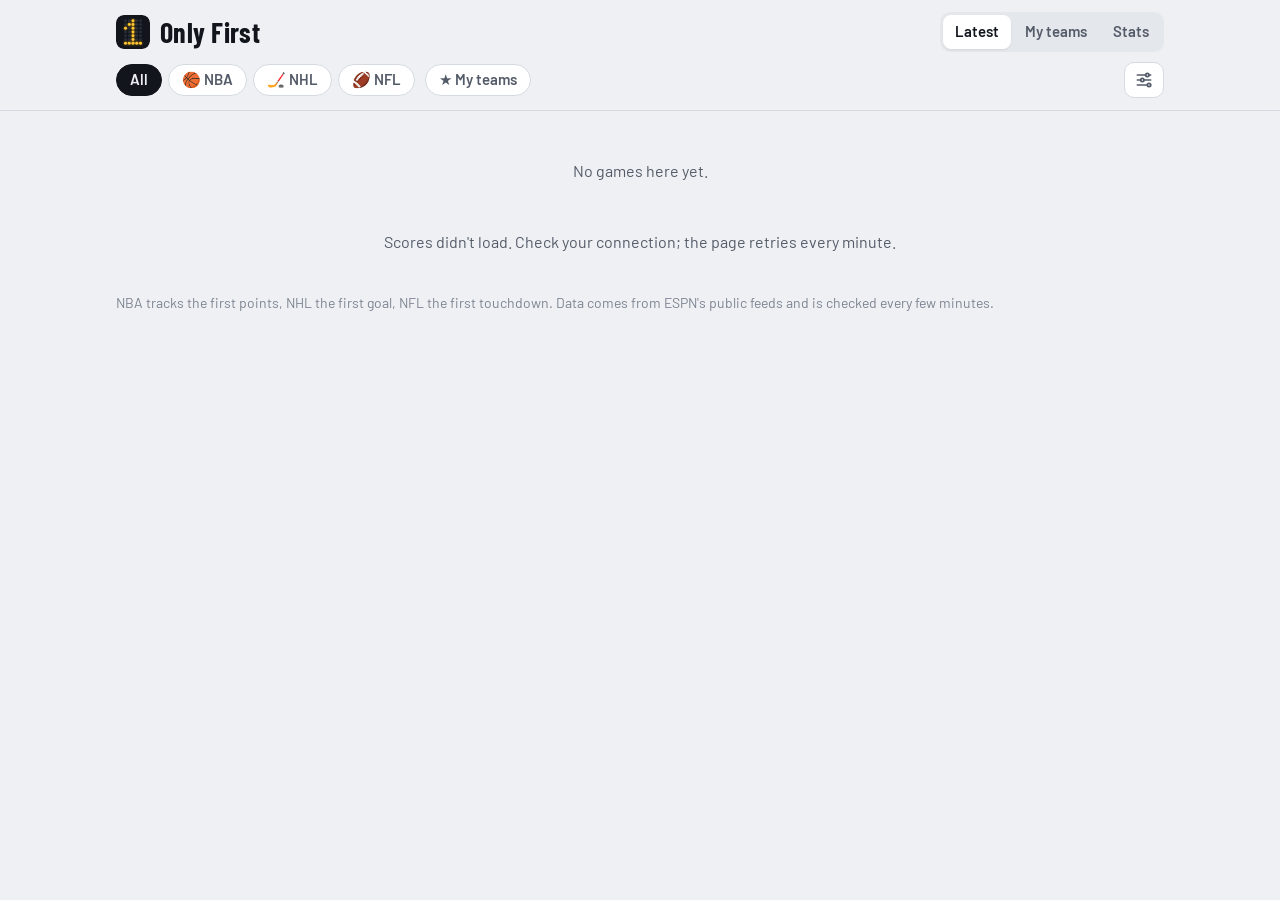
==== commit ea4d1dc5: "Settings: choose sports, language (English/Español/Français) and theme - Gear button opens a setting" ====
--- a/docs/index.html
+++ b/docs/index.html
@@ -29,20 +29,23 @@
       <span class="brand-name">Only First</span>
     </a>
     <nav class="tabs" aria-label="Sections">
-      <a href="#latest" data-view="latest">Latest</a>
-      <a href="#teams" data-view="teams">My teams</a>
-      <a href="#stats" data-view="stats">Stats</a>
+      <a href="#latest" data-view="latest" data-i18n="tab.latest">Latest</a>
+      <a href="#teams" data-view="teams" data-i18n="tab.teams">My teams</a>
+      <a href="#stats" data-view="stats" data-i18n="tab.stats">Stats</a>
     </nav>
   </div>
   <div class="wrap filter-row">
     <div class="chips" role="group" aria-label="Filter games">
-      <button data-league="all" aria-pressed="true">All</button>
-      <button data-league="nba" aria-pressed="false"><span class="emo" aria-hidden="true">🏀 </span>NBA</button>
-      <button data-league="nhl" aria-pressed="false"><span class="emo" aria-hidden="true">🏒 </span>NHL</button>
-      <button data-league="nfl" aria-pressed="false"><span class="emo" aria-hidden="true">🏈 </span>NFL</button>
-      <button id="mine-only" class="mine-chip" aria-pressed="false" title="Show only the teams you follow">★ My teams</button>
+      <button data-league="all" aria-pressed="true" data-i18n="filter.all">All</button>
+      <button data-league="nba" aria-pressed="false"><span class="emo" aria-hidden="true">🏀 </span><span class="lname">NBA</span></button>
+      <button data-league="nhl" aria-pressed="false"><span class="emo" aria-hidden="true">🏒 </span><span class="lname">NHL</span></button>
+      <button data-league="nfl" aria-pressed="false"><span class="emo" aria-hidden="true">🏈 </span><span class="lname">NFL</span></button>
+      <button id="mine-only" class="mine-chip" aria-pressed="false" data-i18n="filter.mine">★ My teams</button>
     </div>
-    <button class="install" id="install">Install app</button>
+    <button class="install" id="install" data-i18n="install">Install app</button>
+    <button class="gear" id="settings-btn" aria-haspopup="dialog" data-i18n-label="settings" aria-label="Settings">
+      <svg viewBox="0 0 24 24" width="20" height="20" aria-hidden="true"><path d="M4 6h10M18 6h2M4 12h4M12 12h8M4 18h12M20 18h0" fill="none" stroke="currentColor" stroke-width="2" stroke-linecap="round"/><circle cx="16" cy="6" r="2" fill="none" stroke="currentColor" stroke-width="2"/><circle cx="10" cy="12" r="2" fill="none" stroke="currentColor" stroke-width="2"/><circle cx="18" cy="18" r="2" fill="none" stroke="currentColor" stroke-width="2"/></svg>
+    </button>
   </div>
 </header>
 
@@ -54,11 +57,13 @@
 </main>
 
 <footer class="wrap foot">
-  <p>NBA tracks the first points, NHL the first goal, NFL the first touchdown. Data comes from ESPN's public feeds and is checked every few minutes.
+  <p><span data-i18n="foot.what">NBA tracks the first points, NHL the first goal, NFL the first touchdown. Data comes from ESPN's public feeds and is checked every few minutes.</span>
   <span id="updated"></span></p>
 </footer>
 <div id="tip" class="tip-box" role="tooltip" hidden></div>
 <div id="toast" class="toast" role="status" hidden></div>
+<dialog id="settings" class="sheet" aria-labelledby="settings-title"><div id="settings-body"></div></dialog>
+<script src="i18n.js"></script>
 <script src="brand.js"></script>
 <script>document.getElementById("brand-mark").outerHTML = window.OFBrand.mark(34);</script>
 <script src="maps.js"></script>
--- a/docs/style.css
+++ b/docs/style.css
@@ -308,3 +308,46 @@
 }
 
 #alerts { scroll-margin-top: 130px; }
+
+/* ---------------------------------------------------------------- settings */
+.filter-row { flex-wrap: nowrap; }
+.filter-row .chips { flex: 1; min-width: 0; }
+.gear { flex: none; display: grid; place-items: center; width: 40px; height: 36px; border-radius: 10px; border: 1px solid var(--line); background: var(--surface); color: var(--text-2); cursor: pointer; }
+.gear:hover { color: var(--text); }
+.sheet {
+  border: 0; padding: 0; border-radius: 20px; width: min(440px, calc(100vw - 24px)); max-height: calc(100dvh - 32px);
+  background: var(--surface); color: var(--text); box-shadow: 0 24px 64px rgba(0,0,0,.35);
+}
+.sheet::backdrop { background: rgba(10, 13, 18, .55); backdrop-filter: blur(2px); }
+#settings-body { padding: 20px; }
+.sheet h2 { margin: 0 0 6px; font: 700 30px/1 var(--display); }
+.sheet section { padding: 14px 0; border-bottom: 1px solid var(--line); }
+.sheet section:last-of-type { border-bottom: 0; }
+.sheet h3 { margin: 0 0 4px; font-size: 16px; }
+.sheet .hint { margin: 0 0 10px; color: var(--text-3); font-size: 14px; }
+.sheet .hint:last-child { margin: 8px 0 0; }
+.switches { display: grid; gap: 6px; }
+.switch { display: flex; align-items: center; justify-content: space-between; gap: 12px; padding: 10px 12px; border-radius: 12px; background: var(--surface-2); cursor: pointer; font-weight: 600; min-height: 48px; }
+.switch small { color: var(--text-3); font-weight: 500; margin-left: 4px; }
+.switch input { appearance: none; -webkit-appearance: none; width: 46px; height: 28px; border-radius: 99px; background: var(--line); position: relative; cursor: pointer; flex: none; transition: background .15s; }
+.switch input::after { content: ""; position: absolute; top: 3px; left: 3px; width: 22px; height: 22px; border-radius: 50%; background: #fff; box-shadow: 0 1px 3px rgba(0,0,0,.3); transition: transform .15s; }
+.switch input:checked { background: var(--good); }
+.switch input:checked::after { transform: translateX(18px); }
+.switch input:focus-visible { outline: 2px solid var(--accent); outline-offset: 2px; }
+.seg { display: flex; gap: 2px; padding: 3px; background: var(--surface-2); border-radius: 12px; }
+.seg button { flex: 1; border: 0; background: transparent; border-radius: 9px; padding: 9px 6px; font-weight: 600; color: var(--text-2); cursor: pointer; min-height: 40px; }
+.seg button[aria-checked="true"] { background: var(--surface); color: var(--text); box-shadow: 0 1px 3px rgba(0,0,0,.12); }
+.sheet form { margin-top: 8px; }
+.sheet .done { width: 100%; padding: 11px; font-size: 16px; min-height: 44px; }
+@media (prefers-reduced-motion: reduce) { .switch input, .switch input::after { transition: none; } }
+
+/* narrow phones: keep brand + tabs on one line in every language */
+.brand-name { white-space: nowrap; }
+@media (max-width: 420px) {
+  .top-row { gap: 8px; }
+  .brand { gap: 7px; }
+  .brand svg { width: 30px; height: 30px; }
+  .brand-name { font-size: 21px; }
+  .tabs a { padding: 6px 8px; font-size: 13.5px; }
+}
+@media (max-width: 350px) { .brand-name { display: none; } }
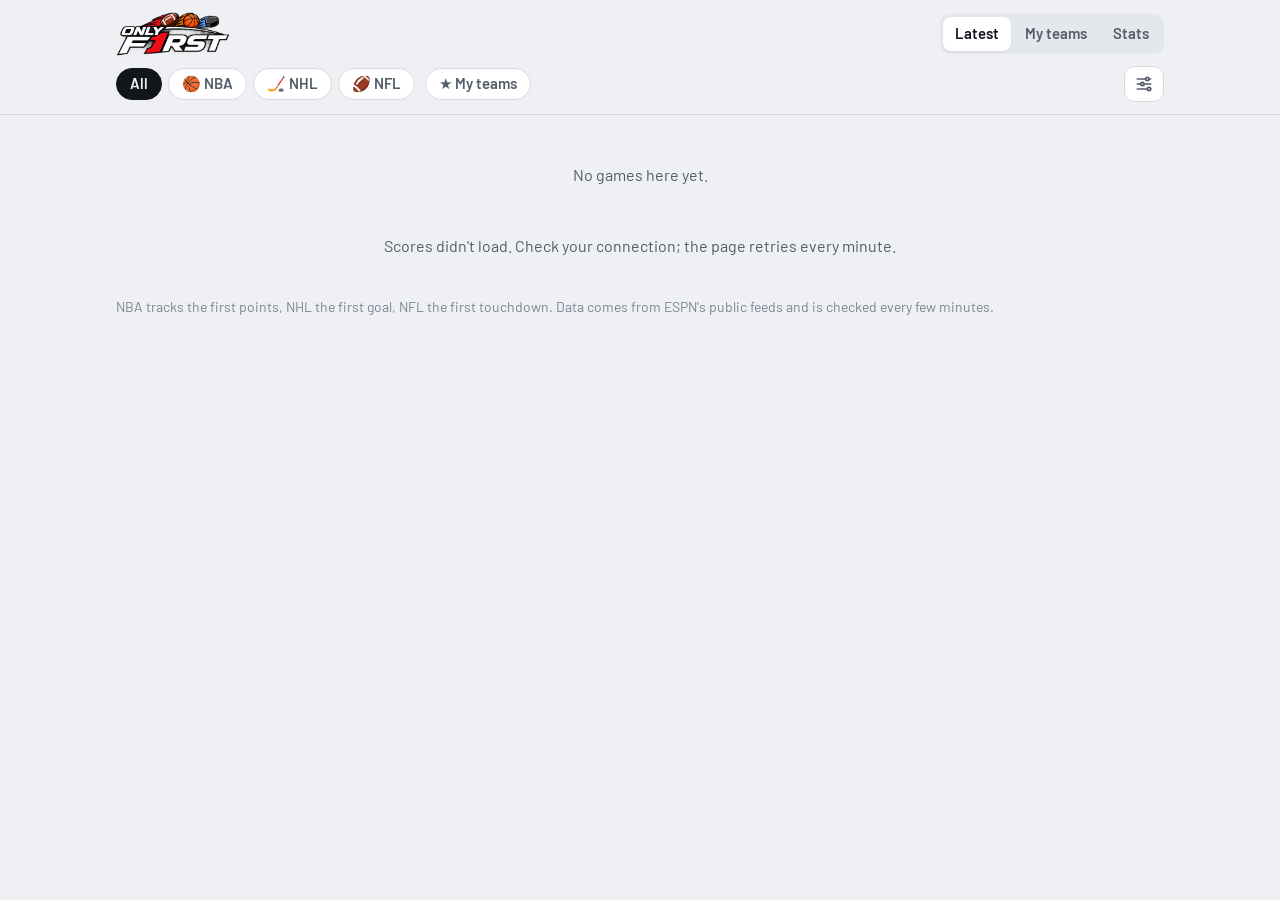
==== commit 0d5950de: "New logo, share image fixes, and share images on Discord alerts - The Only F1rst logo replaces the h" ====
--- a/docs/index.html
+++ b/docs/index.html
@@ -25,8 +25,7 @@
 <header class="top">
   <div class="wrap top-row">
     <a class="brand" href="#latest" aria-label="Only First home">
-      <span id="brand-mark"></span>
-      <span class="brand-name">Only First</span>
+      <img class="brand-logo" src="logo.png" alt="Only First" width="114" height="44">
     </a>
     <nav class="tabs" aria-label="Sections">
       <a href="#latest" data-view="latest" data-i18n="tab.latest">Latest</a>
@@ -65,7 +64,6 @@
 <dialog id="settings" class="sheet" aria-labelledby="settings-title"><div id="settings-body"></div></dialog>
 <script src="i18n.js"></script>
 <script src="brand.js"></script>
-<script>document.getElementById("brand-mark").outerHTML = window.OFBrand.mark(34);</script>
 <script src="maps.js"></script>
 <script src="share.js"></script>
 <script src="app.js"></script>
--- a/docs/style.css
+++ b/docs/style.css
@@ -61,6 +61,7 @@
 .brand { display: flex; align-items: center; gap: 10px; text-decoration: none; color: var(--text); }
 .brand svg { width: 34px; height: 34px; flex: none; border-radius: 8px; }
 .brand-name { font: 700 28px/1 var(--display); letter-spacing: .01em; }
+.brand-logo { display: block; height: 44px; width: auto; }
 .tabs { display: flex; gap: 2px; background: var(--surface-2); padding: 3px; border-radius: 10px; }
 .tabs a { padding: 6px 12px; border-radius: 8px; text-decoration: none; color: var(--text-2); font-weight: 600; font-size: 15px; white-space: nowrap; }
 .tabs a[aria-current="page"] { background: var(--surface); color: var(--text); box-shadow: 0 1px 2px rgba(0,0,0,.08); }
@@ -115,6 +116,7 @@
 .body { display: grid; grid-template-columns: 1fr auto; gap: 12px; padding: 12px 14px 12px; align-items: start; flex: 1; }
 .how { margin: 0; font-size: 16px; font-weight: 600; line-height: 1.3; }
 .assist { margin: 3px 0 0; font-size: 14px; color: var(--text-2); }
+.season { margin-top: 6px; font-size: 14px; font-weight: 600; color: var(--text-2); }
 .facts { display: flex; flex-wrap: wrap; gap: 4px 12px; margin-top: 10px; font-size: 14px; color: var(--text-2); }
 .facts .won { color: var(--good); font-weight: 700; }
 .facts .lost { color: var(--text-3); font-weight: 700; }
@@ -347,6 +349,7 @@
   .top-row { gap: 8px; }
   .brand { gap: 7px; }
   .brand svg { width: 30px; height: 30px; }
+  .brand-logo { height: 38px; }
   .brand-name { font-size: 21px; }
   .tabs a { padding: 6px 8px; font-size: 13.5px; }
 }
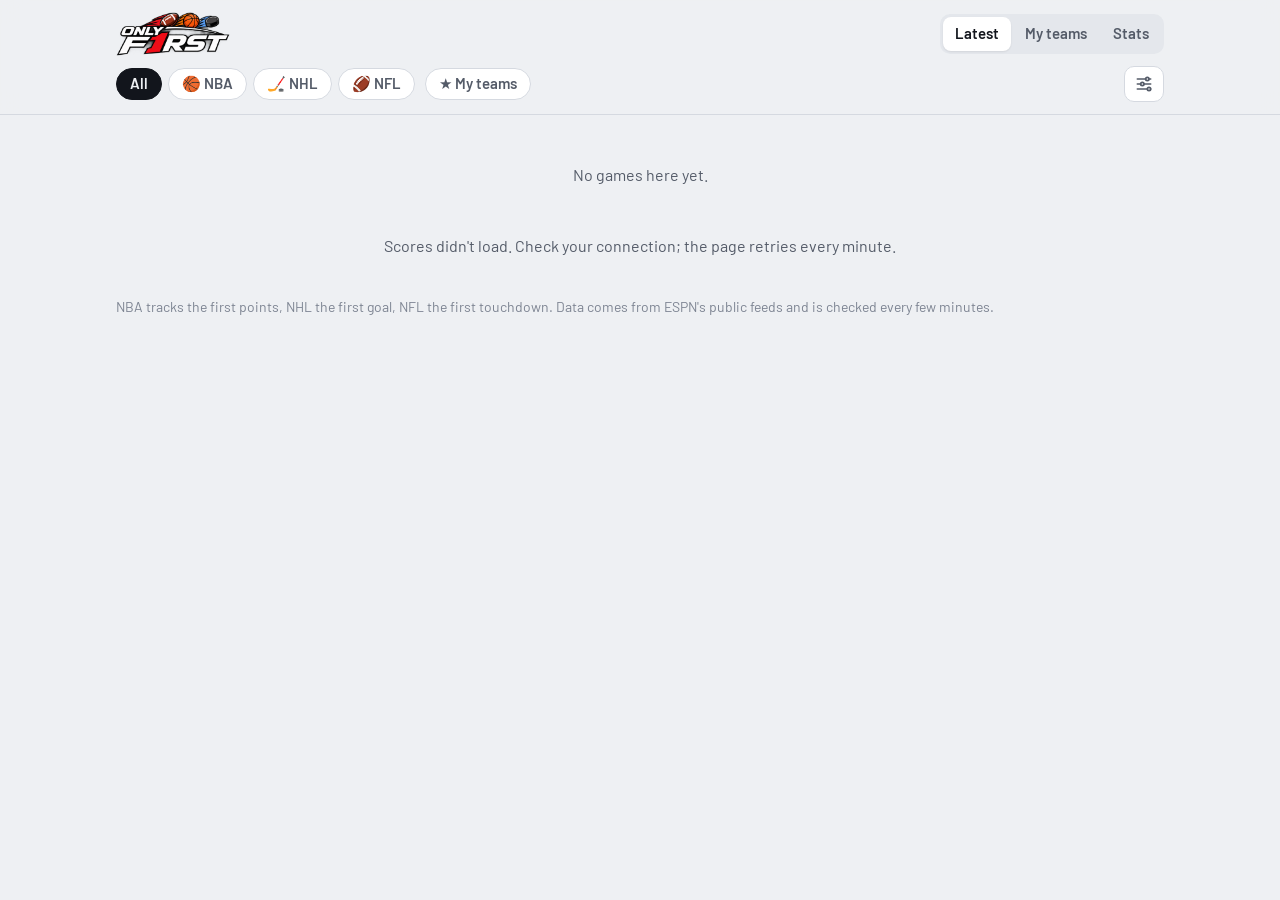
==== commit 3ab1e7b6: "Use onlyf1rst.com as the site address Alert links and the link preview point at https://onlyf1rst.co" ====
--- a/docs/index.html
+++ b/docs/index.html
@@ -14,7 +14,7 @@
 <meta name="apple-mobile-web-app-title" content="Only First">
 <meta property="og:title" content="Only First">
 <meta property="og:description" content="Who scored first in every NBA, NHL and NFL game, and how.">
-<meta property="og:image" content="https://codfather-debug.github.io/only-first/icons/og.png">
+<meta property="og:image" content="https://onlyf1rst.com/icons/og.png">
 <meta name="twitter:card" content="summary_large_image">
 <link rel="preconnect" href="https://fonts.googleapis.com">
 <link rel="preconnect" href="https://fonts.gstatic.com" crossorigin>
--- a/docs/style.css
+++ b/docs/style.css
@@ -198,7 +198,7 @@
 .btn { border: 0; border-radius: 8px; padding: 6px 11px; font-size: 14px; font-weight: 700; cursor: pointer; background: var(--accent); color: #fff; text-decoration: none; white-space: nowrap; }
 .btn.ghost { background: transparent; color: var(--text); border: 1px solid var(--line); }
 .home-tip { display: flex; gap: 14px; align-items: center; }
-.home-tip svg { width: 56px; height: 56px; flex: none; border-radius: 13px; }
+.home-tip svg, .home-tip img { width: 56px; height: 56px; flex: none; border-radius: 13px; }
 
 /* stats */
 .league-block { margin: 22px 0 34px; }
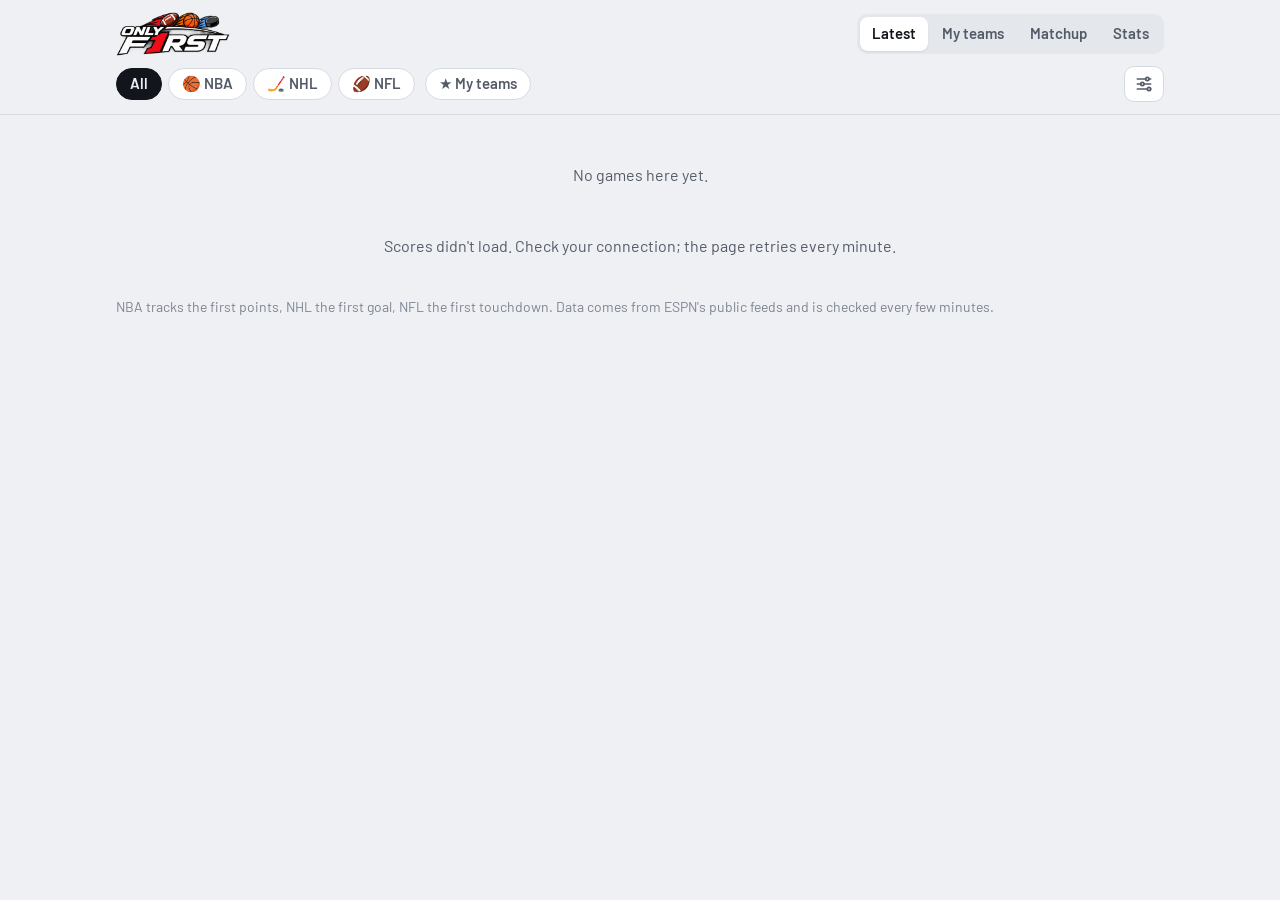
==== commit d6c4d4ca: "Add Matchup tab: two teams' first-score rates, first scorers, recent games and head to head, with a " ====
--- a/docs/index.html
+++ b/docs/index.html
@@ -30,6 +30,7 @@
     <nav class="tabs" aria-label="Sections">
       <a href="#latest" data-view="latest" data-i18n="tab.latest">Latest</a>
       <a href="#teams" data-view="teams" data-i18n="tab.teams">My teams</a>
+      <a href="#matchup" data-view="matchup" data-i18n="tab.matchup">Matchup</a>
       <a href="#stats" data-view="stats" data-i18n="tab.stats">Stats</a>
     </nav>
   </div>
@@ -51,6 +52,7 @@
 <main class="wrap">
   <section id="view-latest" class="view" hidden></section>
   <section id="view-teams" class="view" hidden></section>
+  <section id="view-matchup" class="view" hidden></section>
   <section id="view-stats" class="view" hidden></section>
   <p id="status" class="status" role="status"></p>
 </main>
--- a/docs/style.css
+++ b/docs/style.css
@@ -70,6 +70,11 @@
 .chips button { border: 1px solid var(--line); background: var(--surface); border-radius: 999px; padding: 4px 13px; font-size: 15px; font-weight: 600; cursor: pointer; color: var(--text-2); }
 .chips button[aria-pressed="true"] { background: var(--text); color: var(--bg); border-color: var(--text); }
 .chips .mine-chip { margin-left: 4px; }
+.day-tabs { margin: 4px 0 18px; align-items: center; }
+.date-chip { display: inline-flex; align-items: center; gap: 6px; border: 1px solid var(--line); background: var(--surface); border-radius: 999px; padding: 2px 8px 2px 10px; color: var(--text-2); font-weight: 600; }
+.date-chip.on { background: var(--text); color: var(--bg); border-color: var(--text); }
+.date-chip input { border: 0; background: transparent; color: inherit; font: inherit; font-size: 15px; padding: 4px 4px; color-scheme: light dark; cursor: pointer; }
+.date-chip.on input { color-scheme: dark light; }
 .chips .mine-chip[aria-pressed="true"] { background: var(--amber); color: #12151c; border-color: var(--amber); }
 .toggle { display: flex; align-items: center; gap: 6px; font-size: 15px; color: var(--text-2); cursor: pointer; }
 .toggle input { accent-color: var(--accent); width: 17px; height: 17px; }
@@ -217,6 +222,11 @@
 td.n, th.n { text-align: right; }
 td.rank { color: var(--text-3); width: 1.6em; }
 tr.mine td { background: color-mix(in srgb, var(--accent) 10%, transparent); }
+tr.pick { cursor: pointer; }
+tr.pick:hover td { background: color-mix(in srgb, var(--text) 6%, transparent); }
+tr.pick.sel td { background: color-mix(in srgb, var(--accent) 22%, transparent); }
+tr.pick.sel td:first-child { box-shadow: inset 3px 0 0 var(--accent); }
+.pickbtn { background: none; border: 0; padding: 0; font: inherit; color: inherit; cursor: pointer; text-align: left; }
 .tteam { display: flex; align-items: center; gap: 7px; white-space: nowrap; }
 .tteam img { width: 20px; height: 20px; object-fit: contain; }
 .pface { width: 30px; height: 22px; object-fit: cover; object-position: top; vertical-align: middle; margin-right: 6px; border-radius: 4px; background: var(--surface-2); }
@@ -286,7 +296,7 @@
 
 /* comfortable touch targets */
 @media (pointer: coarse) {
-  .chips button, .tabs a, .share, .btn, .more, .team-btn, .map-tools select { min-height: 40px; }
+  .chips button, .date-chip, .tabs a, .share, .btn, .more, .team-btn, .map-tools select { min-height: 40px; }
   .chips button { padding: 6px 14px; }
   .tabs a { display: inline-flex; align-items: center; }
   .play-text summary { padding: 10px 0; }
@@ -354,3 +364,51 @@
   .tabs a { padding: 6px 8px; font-size: 13.5px; }
 }
 @media (max-width: 350px) { .brand-name { display: none; } }
+
+/* ---------------------------------------------------------------- matchup */
+.mu-slate { display: flex; align-items: center; gap: 10px; margin: 4px 0 6px; }
+.mu-slate .lbl { font-weight: 700; color: var(--text-2); flex: none; }
+.mu-slate .chips { flex: 1; min-width: 0; }
+.mu-pick { display: grid; grid-template-columns: minmax(0, 1fr) auto minmax(0, 1fr); gap: 10px; align-items: end; margin-bottom: 12px; }
+.mu-pick label { display: grid; gap: 4px; font-size: 14px; color: var(--text-2); font-weight: 600; min-width: 0; }
+.mu-pick select { border: 1px solid var(--line); background: var(--surface); border-radius: 10px; padding: 8px; font-size: 15px; min-height: 40px; width: 100%; }
+.mu-swap { border: 1px solid var(--line); background: var(--surface); border-radius: 10px; width: 44px; height: 40px; font-size: 18px; cursor: pointer; color: var(--text-2); }
+.mu-swap:hover { color: var(--text); }
+.mu-seg { max-width: 560px; }
+.mu-seg button { line-height: 1.2; }
+.mu-seg + .map-note { margin: 8px 0 0; }
+.mu-cols .panel { margin: 0; }
+.mu-side { border-top: 5px solid var(--c1); }
+.mu-head { display: flex; align-items: center; gap: 12px; margin-bottom: 12px; }
+.mu-head img { width: 52px; height: 52px; object-fit: contain; }
+.mu-head small { color: var(--text-3); font-weight: 600; text-transform: uppercase; letter-spacing: .04em; font-size: 12px; }
+.mu-head h2 { margin: 0; font: 700 28px/1.05 var(--display); }
+.mu-side .tiles { grid-template-columns: repeat(auto-fit, minmax(140px, 1fr)); }
+.mu-side .tile { background: var(--surface-2); border: 0; }
+.mu-recent { list-style: none; margin: 0; padding: 0; display: grid; gap: 4px; }
+.mu-recent a { display: grid; grid-template-columns: 58px auto 1fr auto; gap: 10px; align-items: center; padding: 7px 8px; border-radius: 8px; color: inherit; text-decoration: none; font-size: 15px; }
+.mu-recent a:hover { background: var(--surface-2); }
+.mu-recent .d { color: var(--text-3); font-size: 14px; }
+.mu-recent .by { display: flex; align-items: center; gap: 6px; min-width: 0; overflow: hidden; text-overflow: ellipsis; white-space: nowrap; }
+.mu-recent img { width: 18px; height: 18px; object-fit: contain; flex: none; }
+.mu-recent .mark { color: var(--text-3); font-size: 14px; white-space: nowrap; }
+.mu-recent li.yes .mark { color: var(--good); font-weight: 700; }
+.mu-lean { display: flex; height: 44px; border-radius: 12px; overflow: hidden; font-weight: 700; font-variant-numeric: tabular-nums; }
+.mu-lean span { display: flex; align-items: center; gap: 6px; padding: 0 12px; min-width: max-content; white-space: nowrap; }
+.mu-lean .a { background: var(--ca); color: #fff; }
+.mu-lean .h { background: var(--ch); color: #fff; justify-content: flex-end; }
+.mu-lean img { width: 24px; height: 24px; object-fit: contain; background: rgba(255,255,255,.85); border-radius: 50%; padding: 2px; }
+.mu-lean + .map-note { margin: 8px 0 0; }
+@media (max-width: 560px) {
+  .mu-slate { flex-direction: column; align-items: stretch; gap: 6px; }
+  .mu-seg button { font-size: 14px; }
+  .mu-recent a { grid-template-columns: 48px auto 1fr auto; gap: 8px; }
+}
+a.share { text-decoration: none; }
+
+/* four tabs: on phones they get their own full-width row under the logo */
+@media (max-width: 600px) {
+  .top-row { flex-wrap: wrap; row-gap: 8px; }
+  .tabs { flex: 1 1 100%; }
+  .tabs a { flex: 1; justify-content: center; text-align: center; padding: 6px 4px; }
+}
